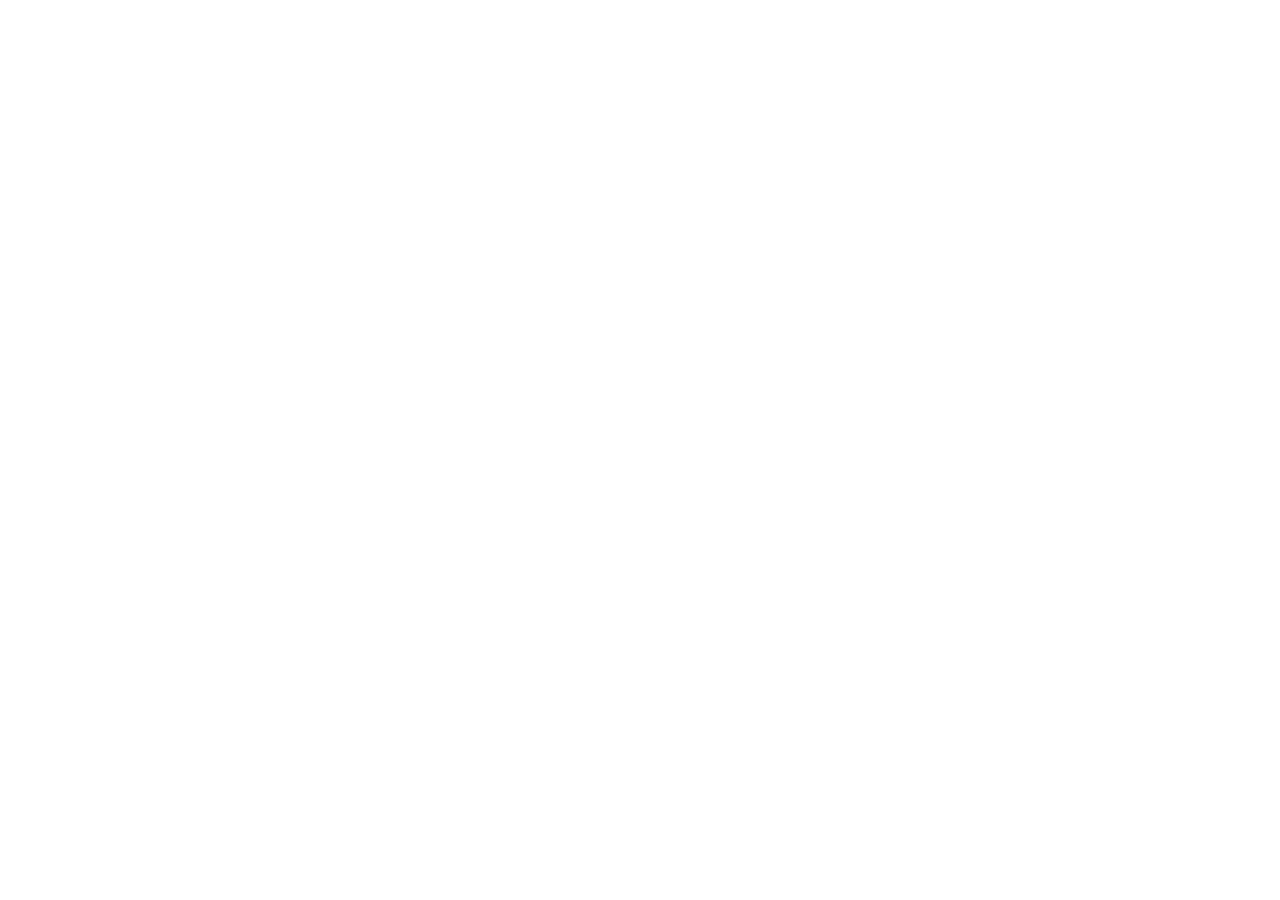
==== public/index.html @ 6eee2f3a "tor20:0.7.beta" ====
<!DOCTYPE html>
<html lang="en">
<head>
    <meta charset="UTF-8">
    <meta name="viewport" content="width=device-width, initial-scale=1.0">
    <title>Document</title>
</head>
<body>
    
    
<script src="utils/script.js"></script>
<script src="utils/python.py"></script>
</body>
</html>
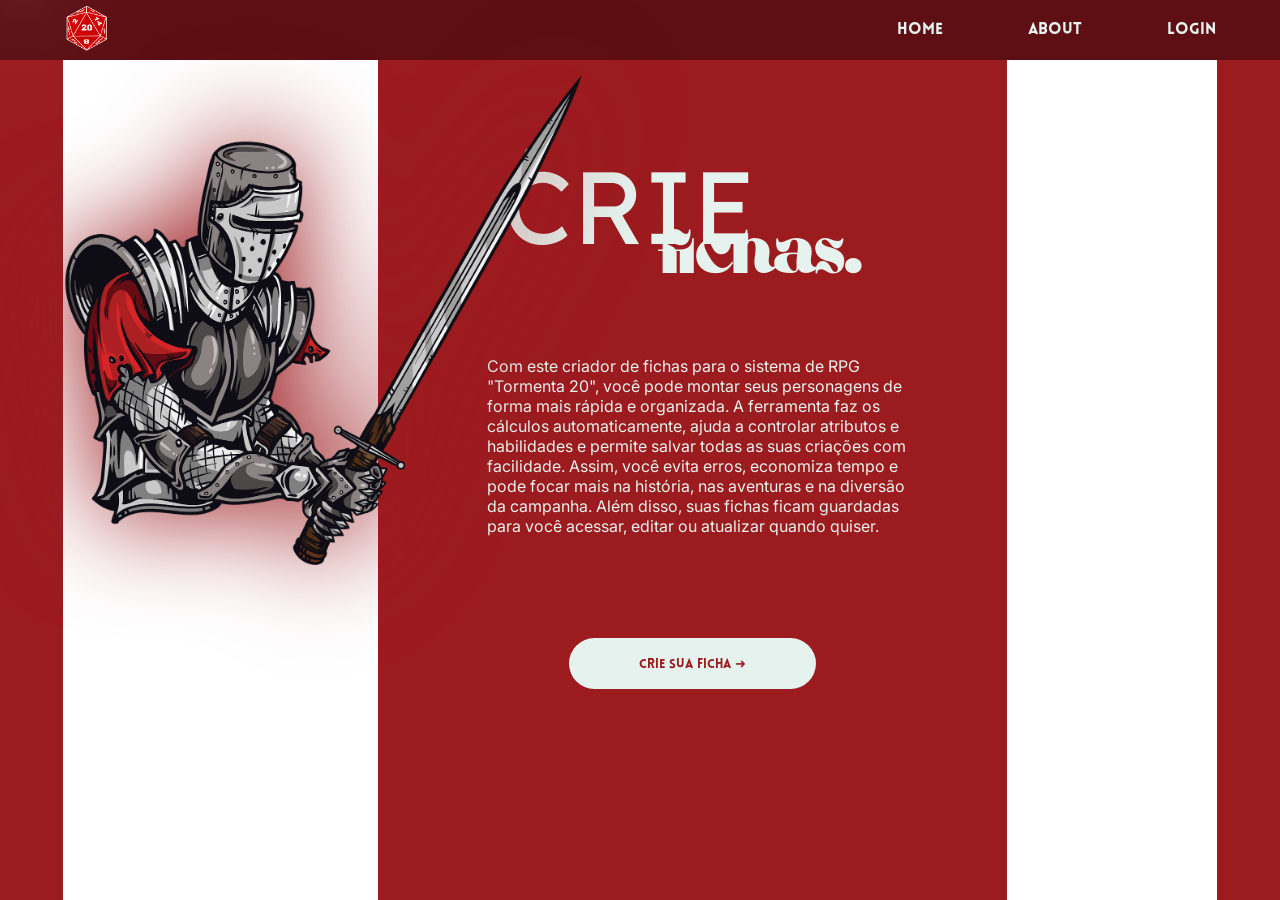
==== commit 6215c4b6: "tor20:0.9.0" ====
--- a/public/index.html
+++ b/public/index.html
@@ -1,14 +1,50 @@
 <!DOCTYPE html>
-<html lang="en">
+<html lang="pt-br">
 <head>
+    <link rel="stylesheet" href="../public/componentes/ui/style_index.css">
     <meta charset="UTF-8">
     <meta name="viewport" content="width=device-width, initial-scale=1.0">
-    <title>Document</title>
+    <title>TORMENTA20</title>
+
 </head>
+
 <body>
+    <div class="header" id="header"> <!--aqui eh td a parte do cabecalho-->
+       <div class="logo_header"> <!-- esse div aqui eh somente para a logo-->
+        <img src="../public/assets/dado20.png" class="img_logo_header" alt="Logo T20">
+       </div>
+
+       <div class="navigation_header"> <!-- esse aqui eh somente para os links-->
+        <a href="#" class="spark">Home</a>
+        <a href="#"class="spark">About</a>
+        <a href="#"class="spark">Login</a>
+       </div>
+    </div>
+
+    <main class="layout"> <!--aqui eh td a parte do layout, faixa, texto, imagem conteudo td-->
+    <section class="colorido0"></section>
+    <section class="branco"></section> <!-- criei sections para fazer o design das faixas-->
+    <section class="colorido">
+        <div class="main_titles">
+            <h1 class="titulo1">CRIE</h1>
+            <h1 class="titulo2">fichas.</h1>
+            </div>
+        <div class="main_content"> <!-- aqui eh os textos e botoes-->
+            <br>
+            <p class="main_text">Com este criador de fichas para o sistema de RPG "Tormenta 20", você pode montar seus personagens de forma mais rápida e organizada. A ferramenta faz os cálculos automaticamente, ajuda a controlar atributos e habilidades e permite salvar todas as suas criações com facilidade. Assim, você evita erros, economiza tempo e pode focar mais na história, nas aventuras e na diversão da campanha. Além disso, suas fichas ficam guardadas para você acessar, editar ou atualizar quando quiser.</p>
+            <br>
+            <button class="main_button">Crie sua ficha ➜</button>
+        </div>
+    </section>
+    <section class="branco2"></section>
+    <section class="colorido2"></section>
+
+    <img src="../public/assets/cavaleiro.png" class="imagem_overlay" alt="cavaleiro">
+    </main>
+
+    <div class="mouse_trail"></div>
     
-    
-<script src="utils/script.js"></script>
-<script src="utils/python.py"></script>
+    <script src="../public/utils/script_index.js"></script>
+
 </body>
 </html>
--- a/public/componentes/ui/style_index.css
+++ b/public/componentes/ui/style_index.css
@@ -0,0 +1,225 @@
+    /* aqui estou criando variaveis de cor para usar depois */
+     :root {
+        --color-main: #9c1b1f;
+        --color-submain: #a33139;
+        --color-darkmain: #5d0f14; /*green */
+        --color-totalwhite: #ffffff; /* green 2*/
+        --color-darkestmain: #34090c; /*green3*/
+        --color-white: #e5f2ee;  
+    }
+
+    /* qnd vc usa o asterisco ele aplica pra todos os elementos da pagina */
+    * {
+        margin: 0;
+        padding: 0;
+    }
+
+    /* aqui eu crio a fonte personalizada q eu quero usar, uso format truetype pq eh fonte .ttf e opentype pra .otf */
+    @font-face {
+        font-family: readex pro;
+        src: url('../../assets/Lovelo\ Black.otf') format(truetype);
+        font-weight: normal;
+        font-style: normal;
+    }
+    @font-face {
+        font-family: lovelo;
+        src: url('../../assets/ReadexPro-Regular.ttf') format(opentype);
+        font-weight: normal;
+        font-style: normal;
+    }
+    @font-face {
+        font-family: ahsing;
+        src: url('../../assets/ahsing-regular.otf') format(opentype);
+        font-weight: normal;
+        font-style: normal;
+    }
+    @font-face {
+        font-family: inter;
+        src: url('../../assets/Inter-VariableFont_opsz\,wght.ttf') format(truetype);
+        font-weight: normal;
+        font-style: normal;
+    
+    }
+     body {
+       
+        font-family: 'readex pro';
+        background-color: var(--color-totalwhite);
+        height: 100%;
+        
+    }
+
+
+    /* aqui eu mexo na imagem da logo e deixo ela menor */
+    .img_logo_header{
+        width: 45.5px;
+        transition: 0.5s ;
+    }
+    .img_logo_header:hover{
+        width: 40px;
+    }
+
+    /* aqui eu alinho os elementos */
+    .header, .navigation_header {
+        display: flex;
+        flex-direction: row;
+        align-items: center;
+    }
+
+    /* aqui eu altero o fundo da header */
+    .header{
+        background-color: var(--color-darkmain);
+        box-shadow: 1px 1px 4px var(--color-darkestmain);
+        height: 60px;
+        justify-content: space-between;
+        padding: 0 5%;
+    }
+
+    /* coloca o espaco entre os elemtnos na header */
+    .navigation_header{
+    gap: 85px;
+    }
+
+    /* altera as cores e animacoes dos links*/
+    .navigation_header a{
+        text-decoration: none;
+        color: var(--color-white);
+        transition: 1s;
+    }
+    /*ainda alterando as animacoes, aqui eh o brilho qnd passa o mouse*/
+    .spark:hover{
+     text-shadow: 0 0 15px var(--color-totalwhite);
+    }
+    
+    /*animacao das coisas*/
+
+     @keyframes deslizapaga {
+        from {opacity: 0; transform: translateY(20px);}
+        to {opacity: 100; transform: translateY(0);}
+    }
+
+    @keyframes desvanecer {
+        0%{opacity: 0; transform: translate(-50%, -50%); scale: 0.3; rotate: 0deg;}
+        10%{opacity: 1;}
+        100%{opacity: 0; transform: translate(-50%, -50%); scale: 4; rotate: 90deg;}
+    }
+
+    .main_titles{animation: deslizapaga 2s forwards ease;}
+    .main_content{animation: deslizapaga 2s forwards ease;}
+    .imagem_overlay{animation: deslizapaga 2s forwards ease;}
+    .navigation_header a{animation: deslizapaga 2s forwards ease;}
+    .img_logo_header{animation: deslizapaga 2s forwards ease;}
+
+    /*trilha do mouse, usa javascript*/
+    .mouse_trail{
+        width: 10px;
+        height: 10px;
+        background-color: rgba(255, 255, 255, 1);
+        filter: blur(4px);
+        box-shadow: 0 0 20px 5px rgba(255, 255, 255, 1);
+        border-radius: 50%;
+        position: fixed;
+        pointer-events: none;
+        transform: translate(-50%, -50%);
+        animation: desvanecer 0.8 forwards ease-out;
+        z-index: 9999;
+        top: 0;
+        left: 0;
+        mix-blend-mode: screen;
+        
+    }
+
+    /* isso tudo aqui eh pra fazer as faixas vermelhas desgracadas*/
+    .layout{ display: grid;
+        grid-template-columns: 0.3fr 1.5fr 3fr 1fr 0.3fr;
+        min-height: calc(100vh - 60px);
+        grid-template-rows: auto;}
+
+    .colorido0 {grid-column: 1; background-color: var(--color-main);}
+    .branco{grid-column: 2; background-color: var(--color-totalwhite);}
+    .colorido{ grid-column: 3; background-color: var(--color-main); grid-row: 1;}
+    .branco2{grid-column: 4; background-color: var(--color-totalwhite);}
+    .colorido2{grid-column: 5; background-color: var(--color-main); grid-row: 1;}
+
+    .colorido0, .branco, .colorido, .branco2, .colorido2 {grid-row: 1; height: 100%;}
+
+    /*isso aqui eh a imagem do cavaleiro*/
+     .imagem_overlay{
+        grid-column: 2 / 4;
+        grid-row: 1;
+        z-index: 10;
+        width: 55%;
+        pointer-events: none;
+        margin-left: 0;
+        margin-top: 15px;
+        align-self: left ;
+        justify-self: left;
+        transition: 1s;
+        filter: drop-shadow(0 0 53px var(--color-main));
+     }
+
+     /*AQUI eh pros textos dentro da faixa vermelha*/
+
+     .titulo1 {
+        font-family: 'lovelo';
+        font-weight: normal;
+        color: var(--color-white);
+        font-size: clamp(40px, 8vw, 130px);
+        margin-top: 13%;
+        margin-right: 20%;
+        margin-bottom: 0;
+        transition: 1s;
+     }
+     .titulo2 {
+        font-family: 'ahsing';
+        font-weight: normal;
+        color: var(--color-white);
+        font-size: clamp(25px, 5vw, 100px);
+        margin-top: -5vh;
+        margin-left: 15vh;
+        transition: 1s;
+     }
+
+     .titulo2:hover{filter: drop-shadow(0 0 15px var(--color-totalwhite));}
+     .titulo1:hover{filter: drop-shadow(0 0 15px var(--color-totalwhite));}
+
+     .main_text{
+        font-family: 'inter';
+        font-weight: normal;
+        color: var(--color-white);
+        margin: clamp(45px, 8.5vw, 140px);
+        margin-top: 5%;
+        margin-right: 15%;
+     }
+
+     .main_button{
+        background-color: var(--color-white);
+        color: var(--color-main);
+        font-family: 'readex pro';
+        padding: 18px 70px;
+        border: none;
+        border-radius: 50px;
+        font-size: clamp(10px, 1vw, 18px);
+        text-align: center;
+        cursor: pointer;
+        transition: 1s;
+        margin-top: -10%;  
+     }
+
+     .main_button:hover{
+        box-shadow: 0 0 50px var(--color-white);
+     }
+
+     .main_content{
+       grid-column: 3;
+       display: flex;
+       flex-direction: column;
+       align-items: center;
+       justify-content: center;
+        gap: 20px;
+
+     }
+     .main_titles{
+        display: flex;
+        flex-direction: column;
+        align-items: center;
+     }
